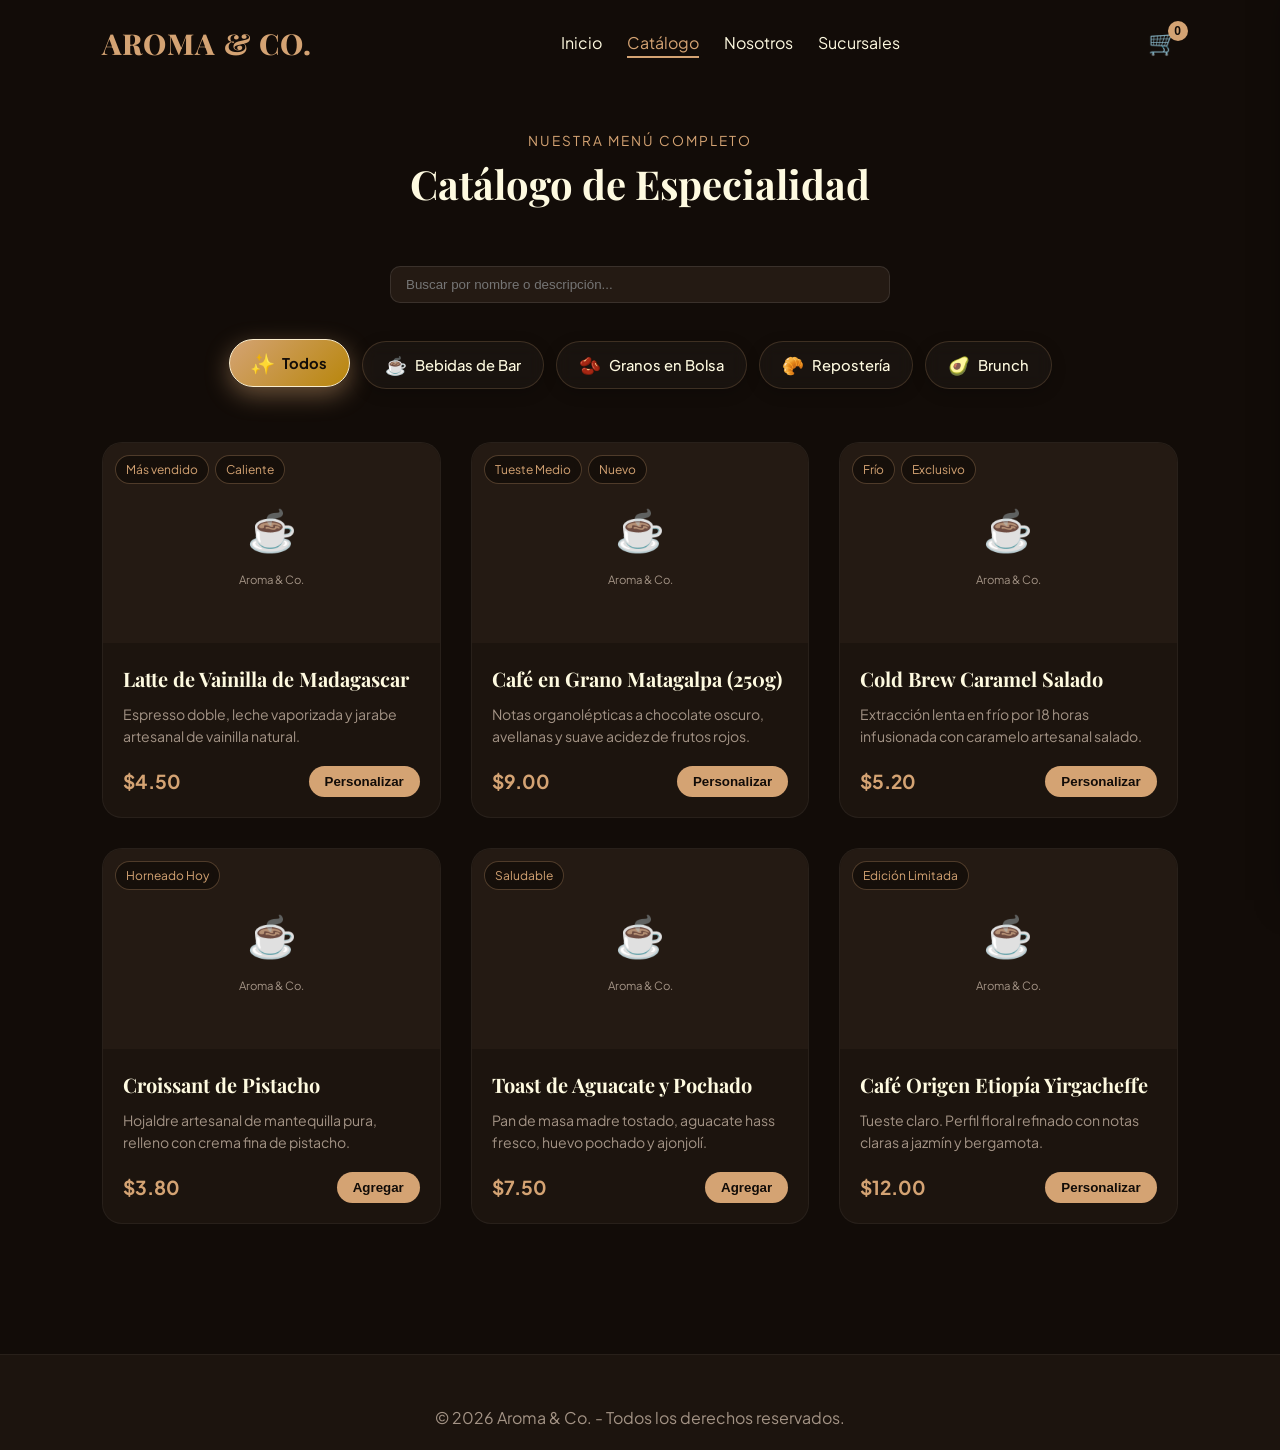
==== catalogo.html @ 16a86347 "Add files via upload" ====
<!DOCTYPE html>
<html lang="es">
<head>
  <meta charset="UTF-8">
  <meta name="viewport" content="width=device-width, initial-scale=1.0">
  <title>Catálogo - Aroma & Co.</title>
  <link href="https://fonts.googleapis.com/css2?family=Playfair+Display:wght@600;800&family=Plus+Jakarta+Sans:wght@400;600&display=swap" rel="stylesheet">
 <link rel="icon" href="data:image/svg+xml,<svg xmlns=%22http://www.w3.org/2000/svg%22 viewBox=%220 0 100 100%22><text y=%22.9em%22 font-size=%2290%22>☕</text></svg>">
  <link rel="stylesheet" href="css/styles.css">
</head>
<body>

  <header id="header">
    <a href="index.html" class="logo">AROMA & CO.</a>
    <ul class="nav-links">
      <li><a href="index.html">Inicio</a></li>
      <li><a href="catalogo.html" class="active">Catálogo</a></li>
      <li><a href="nosotros.html">Nosotros</a></li>
      <li><a href="locales.html">Sucursales</a></li>
    </ul>
    <button class="cart-icon-btn" id="openCartBtn">
      🛒 <span class="cart-count" id="cartCountBadge">0</span>
    </button>
  </header>

  <section class="section-container" style="padding-top:130px;">
    <div class="section-header reveal">
      <p>Nuestra Menú Completo</p>
      <h2>Catálogo de Especialidad</h2>
    </div>

    <!-- Buscador y Filtros -->
    <div style="max-width: 500px; margin: 0 auto 30px;" class="reveal">
      <input type="text" id="searchInput" placeholder="Buscar por nombre o descripción..." class="modal-select">
    </div>

<!-- Botones de Filtro Mejorados -->
<div class="filter-buttons reveal">
  <button class="filter-btn active" data-filter="all">
    <span class="btn-icon">✨</span> Todos
  </button>
  <button class="filter-btn" data-filter="bar">
    <span class="btn-icon">☕</span> Bebidas de Bar
  </button>
  <button class="filter-btn" data-filter="granos">
    <span class="btn-icon">🫘</span> Granos en Bolsa
  </button>
  <button class="filter-btn" data-filter="postres">
    <span class="btn-icon">🥐</span> Repostería
  </button>
  <button class="filter-btn" data-filter="brunch">
    <span class="btn-icon">🥑</span> Brunch
  </button>
</div>
    <!-- Grilla donde se renderizan los productos -->
    <div class="product-grid" id="catalogGrid"></div>
  </section>

  <footer>
    <p>&copy; 2026 Aroma & Co. - Todos los derechos reservados.</p>
  </footer>

  <script src="js/data.js"></script>
  <script src="js/cart.js"></script>
  <script src="js/main.js"></script>
</body>
</html>
---- css/styles.css ----
/* ============================================================
   1. VARIABLES, PALETA DE COLORES Y RESET
============================================================ */
:root {
  --bg-dark: #120c08;
  --bg-card: #1c140e;
  --bg-light: #241a13;
  --accent: #d4a373;
  --accent-hover: #faedcd;
  --text-light: #fefae0;
  --text-muted: #a39385;
  --danger: #e74c3c;
  --font-title: 'Playfair Display', serif;
  --font-body: 'Plus Jakarta Sans', sans-serif;
  --transition-smooth: all 0.4s cubic-bezier(0.25, 1, 0.5, 1);
  --shadow-card: 0 15px 30px rgba(0, 0, 0, 0.4);
}

* {
  margin: 0;
  padding: 0;
  box-sizing: border-box;
}

html {
  scroll-behavior: smooth;
}

body {
  background-color: var(--bg-dark);
  color: var(--text-light);
  font-family: var(--font-body);
  overflow-x: hidden;
  line-height: 1.6;
}

/* ============================================================
   2. HEADER & NAVEGACIÓN (Sticky + Glassmorphism)
============================================================ */
header {
  position: fixed;
  top: 0;
  width: 100%;
  padding: 20px 8%;
  display: flex;
  justify-content: space-between;
  align-items: center;
  z-index: 1000;
  transition: var(--transition-smooth);
}

header.scrolled {
  background: rgba(18, 12, 8, 0.9);
  backdrop-filter: blur(12px);
  padding: 12px 8%;
  border-bottom: 1px solid rgba(212, 163, 115, 0.15);
}

.logo {
  font-family: var(--font-title);
  font-size: 1.8rem;
  font-weight: 800;
  color: var(--accent);
  text-decoration: none;
  letter-spacing: 1px;
}

.nav-links {
  display: flex;
  gap: 25px;
  list-style: none;
}

.nav-links a {
  color: var(--text-light);
  text-decoration: none;
  font-weight: 400;
  position: relative;
  padding: 5px 0;
  transition: var(--transition-smooth);
}

.nav-links a.active,
.nav-links a:hover {
  color: var(--accent);
}

.nav-links a::after {
  content: '';
  position: absolute;
  bottom: 0;
  left: 0;
  width: 0%;
  height: 2px;
  background-color: var(--accent);
  transition: var(--transition-smooth);
}

.nav-links a:hover::after,
.nav-links a.active::after {
  width: 100%;
}

.cart-icon-btn {
  background: none;
  border: none;
  color: var(--text-light);
  font-size: 1.5rem;
  cursor: pointer;
  position: relative;
  transition: var(--transition-smooth);
}

.cart-icon-btn:hover {
  color: var(--accent);
  transform: scale(1.1);
}

.cart-count {
  position: absolute;
  top: -8px;
  right: -10px;
  background-color: var(--accent);
  color: var(--bg-dark);
  font-size: 0.75rem;
  font-weight: bold;
  width: 20px;
  height: 20px;
  border-radius: 50%;
  display: flex;
  align-items: center;
  justify-content: center;
}

/* ============================================================
   3. HERO SECTION & CONTENEDORES
============================================================ */
.hero {
  min-height: 85vh;
  display: flex;
  align-items: center;
  justify-content: space-between;
  padding: 120px 8% 60px;
  position: relative;
  background: radial-gradient(circle at 70% 50%, rgba(212, 163, 115, 0.08) 0%, transparent 60%);
}

.hero-text {
  max-width: 550px;
}

.hero-text h1 {
  font-family: var(--font-title);
  font-size: 3.8rem;
  line-height: 1.1;
  margin-bottom: 20px;
}

.hero-text h1 span {
  color: var(--accent);
  font-style: italic;
}

.hero-text p {
  color: var(--text-muted);
  font-size: 1.1rem;
  margin-bottom: 35px;
}

.btn-cta {
  display: inline-block;
  padding: 14px 32px;
  background-color: var(--accent);
  color: var(--bg-dark);
  font-weight: 600;
  text-decoration: none;
  border-radius: 50px;
  border: none;
  cursor: pointer;
  transition: var(--transition-smooth);
  box-shadow: 0 10px 25px rgba(212, 163, 115, 0.2);
}

.btn-cta:hover {
  transform: translateY(-4px);
  background-color: var(--accent-hover);
  box-shadow: 0 15px 30px rgba(212, 163, 115, 0.4);
}

.btn-secondary {
  background: transparent;
  color: var(--text-light);
  border: 1px solid var(--accent);
  box-shadow: none;
  margin-left: 10px;
}

.btn-secondary:hover {
  background: var(--accent);
  color: var(--bg-dark);
}

/* Taza y Vapor */
.hero-visual {
  position: relative;
  display: flex;
  justify-content: center;
  align-items: center;
}

.coffee-cup-container {
  width: 300px;
  height: 300px;
  background: rgba(255, 255, 255, 0.02);
  border: 1px solid rgba(212, 163, 115, 0.2);
  border-radius: 50%;
  display: flex;
  justify-content: center;
  align-items: center;
  position: relative;
}

.cup {
  font-size: 90px;
  position: relative;
  z-index: 2;
  filter: drop-shadow(0 20px 30px rgba(0,0,0,0.7));
  animation: float 4s ease-in-out infinite;
}

/* ============================================================
   ESTILO MEJORADO PARA BOTONES DE FILTRO
============================================================ */
.filter-buttons {
  display: flex;
  justify-content: center;
  align-items: center;
  gap: 12px;
  margin-bottom: 45px;
  flex-wrap: wrap;
  padding: 8px;
}

.filter-btn {
  background: rgba(255, 255, 255, 0.03);
  border: 1px solid rgba(212, 163, 115, 0.2);
  color: var(--text-light);
  padding: 12px 22px;
  border-radius: 50px;
  font-family: var(--font-body);
  font-size: 0.92rem;
  font-weight: 500;
  cursor: pointer;
  display: inline-flex;
  align-items: center;
  gap: 8px;
  transition: all 0.35s cubic-bezier(0.25, 1, 0.5, 1);
  backdrop-filter: blur(8px);
  box-shadow: 0 4px 15px rgba(0, 0, 0, 0.2);
  user-select: none;
  position: relative;
  overflow: hidden;
}

/* Icono dentro del botón */
.filter-btn .btn-icon {
  font-size: 1.1rem;
  transition: transform 0.3s ease;
}

/* Estado Hover (Al pasar el ratón) */
.filter-btn:hover {
  background: rgba(212, 163, 115, 0.12);
  border-color: var(--accent);
  color: var(--accent-hover);
  transform: translateY(-3px);
  box-shadow: 0 8px 20px rgba(212, 163, 115, 0.25);
}

.filter-btn:hover .btn-icon {
  transform: scale(1.25) rotate(-8deg);
}

/* Estado Activo (Seleccionado) */
.filter-btn.active {
  background: linear-gradient(135deg, #d4a373 0%, #b8860b 100%);
  color: var(--bg-dark);
  border-color: #faedcd;
  font-weight: 700;
  box-shadow: 0 8px 25px rgba(212, 163, 115, 0.45);
  transform: translateY(-2px);
}

.filter-btn.active .btn-icon {
  transform: scale(1.15);
}

/* Efecto de presionar (Click) */
.filter-btn:active {
  transform: translateY(0) scale(0.96);
  box-shadow: 0 2px 10px rgba(0, 0, 0, 0.3);
}

/* Destello sutil al pasar el ratón */
.filter-btn::before {
  content: '';
  position: absolute;
  top: 0;
  left: -100%;
  width: 100%;
  height: 100%;
  background: linear-gradient(90deg, transparent, rgba(255, 255, 255, 0.15), transparent);
  transition: left 0.6s ease;
}

.filter-btn:hover::before {
  left: 100%;
}

.steam {
  position: absolute;
  top: 40px;
  width: 8px;
  height: 40px;
  background: rgba(254, 250, 224, 0.4);
  border-radius: 10px;
  filter: blur(4px);
  animation: steam 2.5s infinite linear;
}

.steam:nth-child(1) { left: 45%; animation-delay: 0s; }
.steam:nth-child(2) { left: 52%; animation-delay: 0.8s; }
.steam:nth-child(3) { left: 58%; animation-delay: 1.5s; }

@keyframes steam {
  0% { transform: translateY(0) scaleX(1); opacity: 0; }
  50% { opacity: 0.6; }
  100% { transform: translateY(-60px) scaleX(2.5); opacity: 0; }
}

@keyframes float {
  0%, 100% { transform: translateY(0); }
  50% { transform: translateY(-12px); }
}

/* ============================================================
   4. GRID DE PRODUCTOS Y TARJETAS CON ESPACIO DE IMAGEN
============================================================ */
.section-container {
  padding: 80px 8%;
}

.section-header {
  text-align: center;
  margin-bottom: 50px;
}

.section-header h2 {
  font-family: var(--font-title);
  font-size: 2.5rem;
}

.section-header p {
  color: var(--accent);
  text-transform: uppercase;
  letter-spacing: 2px;
  font-size: 0.85rem;
}

.product-grid {
  display: grid;
  grid-template-columns: repeat(auto-fill, minmax(260px, 1fr));
  gap: 30px;
}

.product-card {
  background-color: var(--bg-card);
  border: 1px solid rgba(255, 255, 255, 0.05);
  border-radius: 20px;
  overflow: hidden;
  transition: var(--transition-smooth);
  display: flex;
  flex-direction: column;
}

.product-card:hover {
  transform: translateY(-8px);
  border-color: rgba(212, 163, 115, 0.4);
  box-shadow: var(--shadow-card);
}

/* Contenedor de Imagen Animado */
.img-container {
  width: 100%;
  height: 200px;
  background-color: var(--bg-light);
  position: relative;
  overflow: hidden;
  display: flex;
  align-items: center;
  justify-content: center;
}

.img-container img {
  width: 100%;
  height: 100%;
  object-fit: cover;
  transition: transform 0.6s cubic-bezier(0.25, 1, 0.5, 1);
}

.product-card:hover .img-container img {
  transform: scale(1.08);
}

/* Placeholder visual si no hay imagen */
.img-placeholder {
  display: flex;
  flex-direction: column;
  align-items: center;
  gap: 10px;
  color: var(--text-muted);
  font-size: 0.85rem;
}

.img-placeholder span {
  font-size: 2.5rem;
}

.badge-container {
  position: absolute;
  top: 12px;
  left: 12px;
  display: flex;
  gap: 6px;
  z-index: 2;
}

.badge {
  background: rgba(18, 12, 8, 0.75);
  backdrop-filter: blur(5px);
  color: var(--accent);
  padding: 4px 10px;
  border-radius: 20px;
  font-size: 0.75rem;
  border: 1px solid rgba(212, 163, 115, 0.3);
}

.product-info {
  padding: 20px;
  display: flex;
  flex-direction: column;
  flex-grow: 1;
}

.product-title {
  font-family: var(--font-title);
  font-size: 1.25rem;
  margin-bottom: 8px;
}

.product-desc {
  color: var(--text-muted);
  font-size: 0.88rem;
  margin-bottom: 18px;
  flex-grow: 1;
}

.product-footer {
  display: flex;
  justify-content: space-between;
  align-items: center;
}

.product-price {
  font-size: 1.2rem;
  font-weight: bold;
  color: var(--accent);
}

.btn-card-action {
  background-color: var(--accent);
  color: var(--bg-dark);
  border: none;
  padding: 8px 16px;
  border-radius: 20px;
  font-weight: 600;
  cursor: pointer;
  transition: var(--transition-smooth);
}

.btn-card-action:hover {
  background-color: var(--accent-hover);
  transform: scale(1.05);
}

/* ============================================================
   5. CARRITO LATERAL (DRAWER)
============================================================ */
.cart-overlay {
  position: fixed;
  inset: 0;
  background: rgba(0, 0, 0, 0.6);
  backdrop-filter: blur(4px);
  opacity: 0;
  visibility: hidden;
  transition: var(--transition-smooth);
  z-index: 2000;
}

.cart-overlay.active {
  opacity: 1;
  visibility: visible;
}

.cart-drawer {
  position: fixed;
  top: 0;
  right: -420px;
  width: 100%;
  max-width: 400px;
  height: 100vh;
  background-color: var(--bg-card);
  box-shadow: -10px 0 30px rgba(0,0,0,0.5);
  z-index: 2001;
  transition: var(--transition-smooth);
  display: flex;
  flex-direction: column;
}

.cart-drawer.active {
  right: 0;
}

.cart-header {
  padding: 20px;
  border-bottom: 1px solid rgba(255, 255, 255, 0.08);
  display: flex;
  justify-content: space-between;
  align-items: center;
}

.close-cart {
  background: none;
  border: none;
  color: var(--text-light);
  font-size: 1.5rem;
  cursor: pointer;
}

.cart-items {
  flex-grow: 1;
  overflow-y: auto;
  padding: 20px;
  display: flex;
  flex-direction: column;
  gap: 15px;
}

.cart-item {
  display: flex;
  align-items: center;
  gap: 15px;
  background-color: var(--bg-light);
  padding: 12px;
  border-radius: 12px;
}

.cart-item-img {
  width: 50px;
  height: 50px;
  border-radius: 8px;
  object-fit: cover;
  background: var(--bg-dark);
}

.cart-item-details {
  flex-grow: 1;
}

.cart-item-details h4 {
  font-size: 0.95rem;
  margin-bottom: 2px;
}

.cart-item-details small {
  color: var(--text-muted);
  font-size: 0.75rem;
  display: block;
}

.cart-item-price {
  color: var(--accent);
  font-weight: 600;
  font-size: 0.9rem;
}

.remove-btn {
  background: none;
  border: none;
  color: var(--danger);
  cursor: pointer;
  font-size: 1rem;
}

.cart-footer {
  padding: 20px;
  border-top: 1px solid rgba(255, 255, 255, 0.08);
}

.cart-total {
  display: flex;
  justify-content: space-between;
  font-size: 1.2rem;
  font-weight: bold;
  margin-bottom: 15px;
}

/* ============================================================
   6. MODAL DE PERSONALIZACIÓN
============================================================ */
.modal-overlay {
  position: fixed;
  inset: 0;
  background: rgba(0, 0, 0, 0.75);
  backdrop-filter: blur(5px);
  display: flex;
  justify-content: center;
  align-items: center;
  opacity: 0;
  visibility: hidden;
  transition: var(--transition-smooth);
  z-index: 3000;
  padding: 20px;
}

.modal-overlay.active {
  opacity: 1;
  visibility: visible;
}

.modal-content {
  background-color: var(--bg-card);
  border: 1px solid rgba(212, 163, 115, 0.2);
  border-radius: 20px;
  width: 100%;
  max-width: 500px;
  padding: 30px;
  position: relative;
  transform: scale(0.8);
  transition: var(--transition-smooth);
}

.modal-overlay.active .modal-content {
  transform: scale(1);
}

.modal-close {
  position: absolute;
  top: 15px;
  right: 20px;
  background: none;
  border: none;
  color: var(--text-light);
  font-size: 1.5rem;
  cursor: pointer;
}

.modal-group {
  margin: 18px 0;
}

.modal-group label {
  display: block;
  margin-bottom: 8px;
  font-weight: 600;
  color: var(--accent);
}

.modal-select {
  width: 100%;
  padding: 10px 15px;
  background-color: var(--bg-light);
  border: 1px solid rgba(255, 255, 255, 0.1);
  color: var(--text-light);
  border-radius: 10px;
  outline: none;
}

/* ============================================================
   7. ANIMACIONES DE SCROLL (Scroll Reveal)
============================================================ */
.reveal {
  opacity: 0;
  transform: translateY(35px);
  transition: all 0.7s ease-out;
}

.reveal.active {
  opacity: 1;
  transform: translateY(0);
}

/* FOOTER */
footer {
  background-color: var(--bg-card);
  padding: 50px 8% 20px;
  border-top: 1px solid rgba(255, 255, 255, 0.05);
  margin-top: 50px;
  text-align: center;
  color: var(--text-muted);
}

footer a { color: var(--accent); text-decoration: none; }
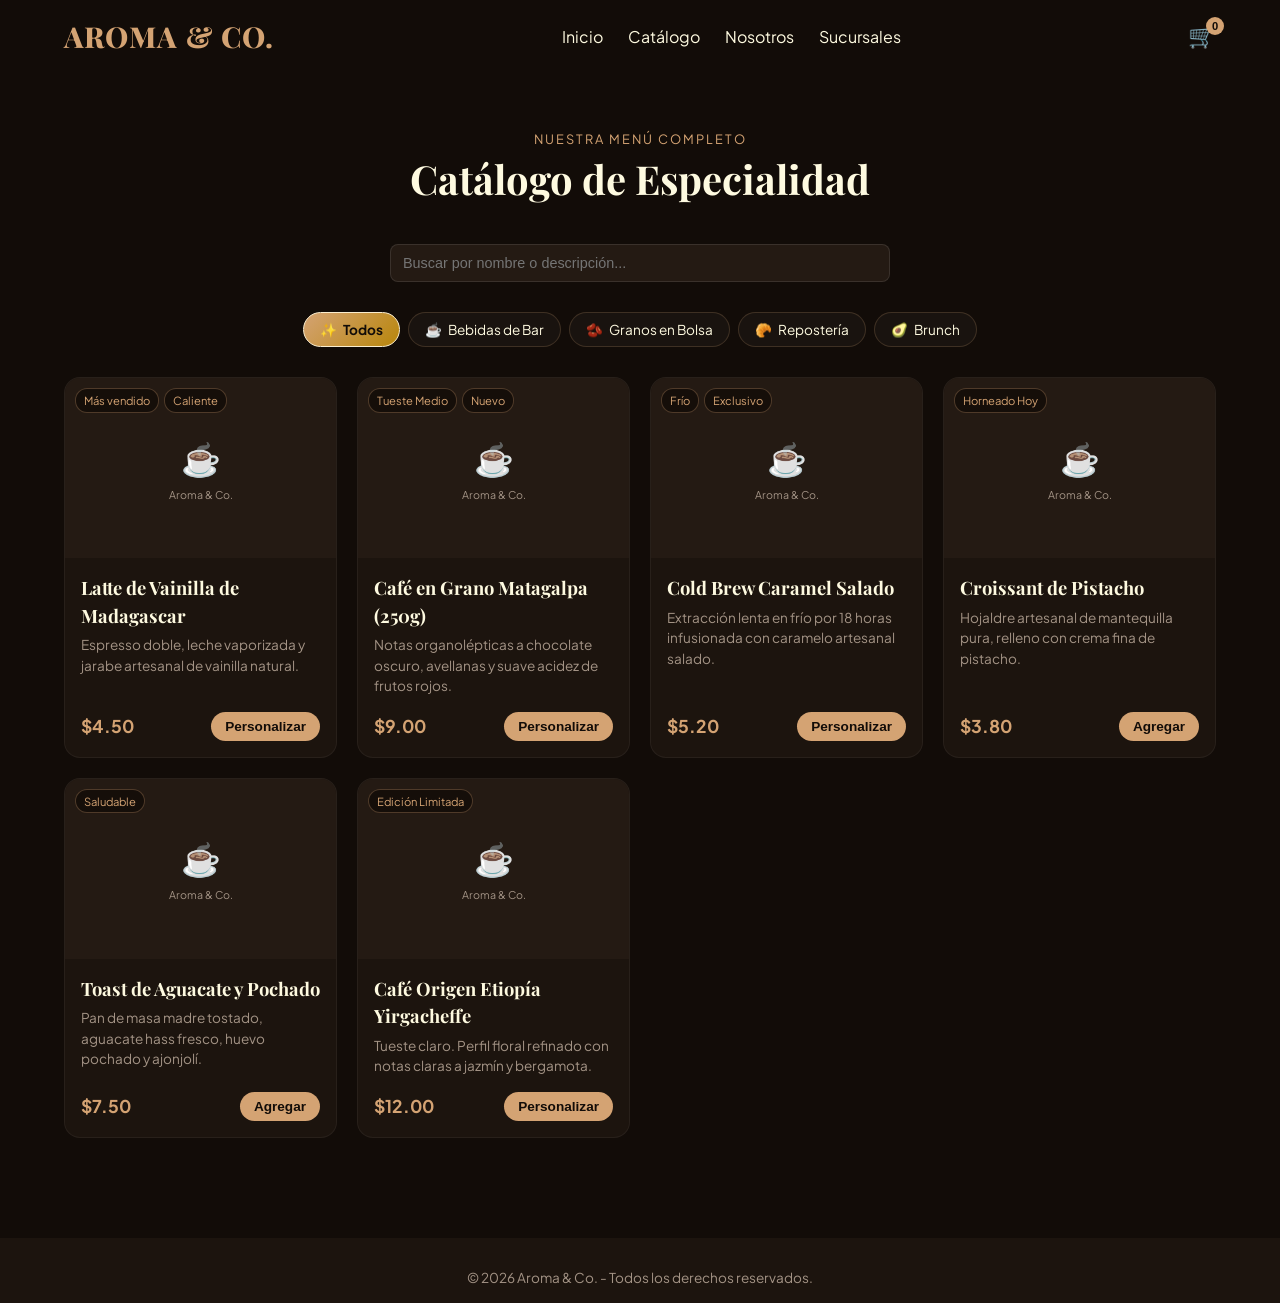
==== commit aeeb06e6: "Add files via upload" ====
--- a/catalogo.html
+++ b/catalogo.html
@@ -9,19 +9,31 @@
   <link rel="stylesheet" href="css/styles.css">
 </head>
 <body>
+<header id="header">
+  <a href="index.html" class="logo">AROMA & CO.</a>
 
-  <header id="header">
-    <a href="index.html" class="logo">AROMA & CO.</a>
-    <ul class="nav-links">
-      <li><a href="index.html">Inicio</a></li>
-      <li><a href="catalogo.html" class="active">Catálogo</a></li>
-      <li><a href="nosotros.html">Nosotros</a></li>
-      <li><a href="locales.html">Sucursales</a></li>
-    </ul>
-    <button class="cart-icon-btn" id="openCartBtn">
+  <!-- Menú de navegación (se convierte en panel lateral en móviles) -->
+  <ul class="nav-links" id="navLinks">
+    <li><a href="index.html">Inicio</a></li>
+    <li><a href="catalogo.html">Catálogo</a></li>
+    <li><a href="nosotros.html">Nosotros</a></li>
+    <li><a href="locales.html">Sucursales</a></li>
+  </ul>
+
+  <!-- Acciones del Header -->
+  <div class="header-actions">
+    <button class="cart-icon-btn" id="openCartBtn" aria-label="Carrito">
       🛒 <span class="cart-count" id="cartCountBadge">0</span>
     </button>
-  </header>
+
+    <!-- Botón Menú Hamburguesa para Móvil -->
+    <button class="hamburger-btn" id="menuToggleBtn" aria-label="Abrir Menú">
+      <span></span>
+      <span></span>
+      <span></span>
+    </button>
+  </div>
+</header>
 
   <section class="section-container" style="padding-top:130px;">
     <div class="section-header reveal">
--- a/css/styles.css
+++ b/css/styles.css
@@ -12,8 +12,8 @@
   --danger: #e74c3c;
   --font-title: 'Playfair Display', serif;
   --font-body: 'Plus Jakarta Sans', sans-serif;
-  --transition-smooth: all 0.4s cubic-bezier(0.25, 1, 0.5, 1);
-  --shadow-card: 0 15px 30px rgba(0, 0, 0, 0.4);
+  --transition-smooth: all 0.35s cubic-bezier(0.25, 1, 0.5, 1);
+  --shadow-card: 0 10px 25px rgba(0, 0, 0, 0.4);
 }
 
 * {
@@ -31,17 +31,17 @@
   color: var(--text-light);
   font-family: var(--font-body);
   overflow-x: hidden;
-  line-height: 1.6;
+  line-height: 1.5;
 }
 
 /* ============================================================
-   2. HEADER & NAVEGACIÓN (Sticky + Glassmorphism)
+   2. HEADER & NAVEGACIÓN RESPONSIVA
 ============================================================ */
 header {
   position: fixed;
   top: 0;
   width: 100%;
-  padding: 20px 8%;
+  padding: 15px 5%;
   display: flex;
   justify-content: space-between;
   align-items: center;
@@ -50,19 +50,25 @@
 }
 
 header.scrolled {
-  background: rgba(18, 12, 8, 0.9);
+  background: rgba(18, 12, 8, 0.95);
   backdrop-filter: blur(12px);
-  padding: 12px 8%;
+  padding: 10px 5%;
   border-bottom: 1px solid rgba(212, 163, 115, 0.15);
 }
 
 .logo {
   font-family: var(--font-title);
-  font-size: 1.8rem;
+  font-size: clamp(1.3rem, 4vw, 1.8rem);
   font-weight: 800;
   color: var(--accent);
   text-decoration: none;
   letter-spacing: 1px;
+}
+
+.header-actions {
+  display: flex;
+  align-items: center;
+  gap: 15px;
 }
 
 .nav-links {
@@ -85,62 +91,74 @@
   color: var(--accent);
 }
 
-.nav-links a::after {
-  content: '';
-  position: absolute;
-  bottom: 0;
-  left: 0;
-  width: 0%;
-  height: 2px;
-  background-color: var(--accent);
-  transition: var(--transition-smooth);
-}
-
-.nav-links a:hover::after,
-.nav-links a.active::after {
-  width: 100%;
-}
-
 .cart-icon-btn {
   background: none;
   border: none;
   color: var(--text-light);
-  font-size: 1.5rem;
+  font-size: 1.4rem;
   cursor: pointer;
   position: relative;
-  transition: var(--transition-smooth);
-}
-
-.cart-icon-btn:hover {
-  color: var(--accent);
-  transform: scale(1.1);
+  display: flex;
+  align-items: center;
 }
 
 .cart-count {
   position: absolute;
-  top: -8px;
-  right: -10px;
+  top: -6px;
+  right: -8px;
   background-color: var(--accent);
   color: var(--bg-dark);
-  font-size: 0.75rem;
+  font-size: 0.7rem;
   font-weight: bold;
-  width: 20px;
-  height: 20px;
+  width: 18px;
+  height: 18px;
   border-radius: 50%;
   display: flex;
   align-items: center;
   justify-content: center;
 }
 
+/* Botón Hamburguesa */
+.hamburger-btn {
+  display: none;
+  flex-direction: column;
+  justify-content: space-around;
+  width: 28px;
+  height: 22px;
+  background: transparent;
+  border: none;
+  cursor: pointer;
+  z-index: 1001;
+}
+
+.hamburger-btn span {
+  width: 100%;
+  height: 2px;
+  background-color: var(--text-light);
+  border-radius: 2px;
+  transition: var(--transition-smooth);
+}
+
+/* Animación botón Hamburguesa X */
+.hamburger-btn.active span:nth-child(1) {
+  transform: translateY(7px) rotate(45deg);
+}
+.hamburger-btn.active span:nth-child(2) {
+  opacity: 0;
+}
+.hamburger-btn.active span:nth-child(3) {
+  transform: translateY(-7px) rotate(-45deg);
+}
+
 /* ============================================================
-   3. HERO SECTION & CONTENEDORES
+   3. HERO SECTION
 ============================================================ */
 .hero {
-  min-height: 85vh;
+  min-height: 90vh;
   display: flex;
   align-items: center;
   justify-content: space-between;
-  padding: 120px 8% 60px;
+  padding: 100px 5% 40px;
   position: relative;
   background: radial-gradient(circle at 70% 50%, rgba(212, 163, 115, 0.08) 0%, transparent 60%);
 }
@@ -151,9 +169,9 @@
 
 .hero-text h1 {
   font-family: var(--font-title);
-  font-size: 3.8rem;
-  line-height: 1.1;
-  margin-bottom: 20px;
+  font-size: clamp(2.2rem, 6vw, 3.8rem);
+  line-height: 1.15;
+  margin-bottom: 15px;
 }
 
 .hero-text h1 span {
@@ -163,13 +181,19 @@
 
 .hero-text p {
   color: var(--text-muted);
-  font-size: 1.1rem;
-  margin-bottom: 35px;
+  font-size: clamp(0.95rem, 2.5vw, 1.1rem);
+  margin-bottom: 25px;
+}
+
+.hero-buttons {
+  display: flex;
+  gap: 12px;
+  flex-wrap: wrap;
 }
 
 .btn-cta {
   display: inline-block;
-  padding: 14px 32px;
+  padding: 12px 28px;
   background-color: var(--accent);
   color: var(--bg-dark);
   font-weight: 600;
@@ -177,14 +201,14 @@
   border-radius: 50px;
   border: none;
   cursor: pointer;
-  transition: var(--transition-smooth);
-  box-shadow: 0 10px 25px rgba(212, 163, 115, 0.2);
+  text-align: center;
+  transition: var(--transition-smooth);
+  box-shadow: 0 8px 20px rgba(212, 163, 115, 0.2);
 }
 
 .btn-cta:hover {
-  transform: translateY(-4px);
   background-color: var(--accent-hover);
-  box-shadow: 0 15px 30px rgba(212, 163, 115, 0.4);
+  transform: translateY(-2px);
 }
 
 .btn-secondary {
@@ -192,7 +216,6 @@
   color: var(--text-light);
   border: 1px solid var(--accent);
   box-shadow: none;
-  margin-left: 10px;
 }
 
 .btn-secondary:hover {
@@ -200,17 +223,16 @@
   color: var(--bg-dark);
 }
 
-/* Taza y Vapor */
+/* Visual Taza */
 .hero-visual {
-  position: relative;
   display: flex;
   justify-content: center;
   align-items: center;
 }
 
 .coffee-cup-container {
-  width: 300px;
-  height: 300px;
+  width: clamp(220px, 40vw, 300px);
+  height: clamp(220px, 40vw, 300px);
   background: rgba(255, 255, 255, 0.02);
   border: 1px solid rgba(212, 163, 115, 0.2);
   border-radius: 50%;
@@ -221,285 +243,223 @@
 }
 
 .cup {
-  font-size: 90px;
+  font-size: clamp(60px, 12vw, 90px);
   position: relative;
   z-index: 2;
-  filter: drop-shadow(0 20px 30px rgba(0,0,0,0.7));
+  filter: drop-shadow(0 15px 25px rgba(0,0,0,0.7));
   animation: float 4s ease-in-out infinite;
 }
 
+.steam {
+  position: absolute;
+  top: 30px;
+  width: 6px;
+  height: 35px;
+  background: rgba(254, 250, 224, 0.4);
+  border-radius: 10px;
+  filter: blur(3px);
+  animation: steam 2.5s infinite linear;
+}
+
+.steam:nth-child(1) { left: 45%; animation-delay: 0s; }
+.steam:nth-child(2) { left: 52%; animation-delay: 0.8s; }
+.steam:nth-child(3) { left: 58%; animation-delay: 1.5s; }
+
+@keyframes steam {
+  0% { transform: translateY(0) scaleX(1); opacity: 0; }
+  50% { opacity: 0.6; }
+  100% { transform: translateY(-50px) scaleX(2); opacity: 0; }
+}
+
+@keyframes float {
+  0%, 100% { transform: translateY(0); }
+  50% { transform: translateY(-10px); }
+}
+
 /* ============================================================
-   ESTILO MEJORADO PARA BOTONES DE FILTRO
+   4. GRID Y TARJETAS DE PRODUCTOS
+============================================================ */
+.section-container {
+  padding: 60px 5%;
+}
+
+.section-header {
+  text-align: center;
+  margin-bottom: 35px;
+}
+
+.section-header h2 {
+  font-family: var(--font-title);
+  font-size: clamp(1.8rem, 5vw, 2.5rem);
+}
+
+.section-header p {
+  color: var(--accent);
+  text-transform: uppercase;
+  letter-spacing: 2px;
+  font-size: 0.8rem;
+}
+
+.product-grid {
+  display: grid;
+  grid-template-columns: repeat(auto-fill, minmax(250px, 1fr));
+  gap: 20px;
+}
+
+.product-card {
+  background-color: var(--bg-card);
+  border: 1px solid rgba(255, 255, 255, 0.05);
+  border-radius: 16px;
+  overflow: hidden;
+  transition: var(--transition-smooth);
+  display: flex;
+  flex-direction: column;
+}
+
+.product-card:hover {
+  transform: translateY(-5px);
+  border-color: rgba(212, 163, 115, 0.4);
+  box-shadow: var(--shadow-card);
+}
+
+.img-container {
+  width: 100%;
+  height: 180px;
+  background-color: var(--bg-light);
+  position: relative;
+  overflow: hidden;
+  display: flex;
+  align-items: center;
+  justify-content: center;
+}
+
+.img-container img {
+  width: 100%;
+  height: 100%;
+  object-fit: cover;
+  transition: transform 0.5s ease;
+}
+
+.product-card:hover .img-container img {
+  transform: scale(1.06);
+}
+
+.img-placeholder {
+  display: flex;
+  flex-direction: column;
+  align-items: center;
+  gap: 5px;
+  color: var(--text-muted);
+  font-size: 0.8rem;
+}
+
+.img-placeholder span { font-size: 2rem; }
+
+.badge-container {
+  position: absolute;
+  top: 10px;
+  left: 10px;
+  display: flex;
+  gap: 5px;
+  z-index: 2;
+  flex-wrap: wrap;
+}
+
+.badge {
+  background: rgba(18, 12, 8, 0.8);
+  backdrop-filter: blur(4px);
+  color: var(--accent);
+  padding: 3px 8px;
+  border-radius: 12px;
+  font-size: 0.7rem;
+  border: 1px solid rgba(212, 163, 115, 0.3);
+}
+
+.product-info {
+  padding: 16px;
+  display: flex;
+  flex-direction: column;
+  flex-grow: 1;
+}
+
+.product-title {
+  font-family: var(--font-title);
+  font-size: 1.15rem;
+  margin-bottom: 6px;
+}
+
+.product-desc {
+  color: var(--text-muted);
+  font-size: 0.85rem;
+  margin-bottom: 15px;
+  flex-grow: 1;
+}
+
+.product-footer {
+  display: flex;
+  justify-content: space-between;
+  align-items: center;
+}
+
+.product-price {
+  font-size: 1.1rem;
+  font-weight: bold;
+  color: var(--accent);
+}
+
+.btn-card-action {
+  background-color: var(--accent);
+  color: var(--bg-dark);
+  border: none;
+  padding: 7px 14px;
+  border-radius: 20px;
+  font-weight: 600;
+  font-size: 0.85rem;
+  cursor: pointer;
+  transition: var(--transition-smooth);
+}
+
+/* ============================================================
+   5. BOTONES DE FILTRO MEJORADOS
 ============================================================ */
 .filter-buttons {
   display: flex;
   justify-content: center;
   align-items: center;
-  gap: 12px;
-  margin-bottom: 45px;
+  gap: 8px;
+  margin-bottom: 30px;
   flex-wrap: wrap;
-  padding: 8px;
 }
 
 .filter-btn {
   background: rgba(255, 255, 255, 0.03);
   border: 1px solid rgba(212, 163, 115, 0.2);
   color: var(--text-light);
-  padding: 12px 22px;
-  border-radius: 50px;
+  padding: 8px 16px;
+  border-radius: 30px;
   font-family: var(--font-body);
-  font-size: 0.92rem;
-  font-weight: 500;
+  font-size: 0.85rem;
   cursor: pointer;
   display: inline-flex;
   align-items: center;
-  gap: 8px;
-  transition: all 0.35s cubic-bezier(0.25, 1, 0.5, 1);
-  backdrop-filter: blur(8px);
-  box-shadow: 0 4px 15px rgba(0, 0, 0, 0.2);
-  user-select: none;
-  position: relative;
-  overflow: hidden;
-}
-
-/* Icono dentro del botón */
-.filter-btn .btn-icon {
-  font-size: 1.1rem;
-  transition: transform 0.3s ease;
-}
-
-/* Estado Hover (Al pasar el ratón) */
-.filter-btn:hover {
-  background: rgba(212, 163, 115, 0.12);
-  border-color: var(--accent);
-  color: var(--accent-hover);
-  transform: translateY(-3px);
-  box-shadow: 0 8px 20px rgba(212, 163, 115, 0.25);
-}
-
-.filter-btn:hover .btn-icon {
-  transform: scale(1.25) rotate(-8deg);
-}
-
-/* Estado Activo (Seleccionado) */
-.filter-btn.active {
+  gap: 6px;
+  transition: var(--transition-smooth);
+}
+
+.filter-btn:hover, .filter-btn.active {
   background: linear-gradient(135deg, #d4a373 0%, #b8860b 100%);
   color: var(--bg-dark);
   border-color: #faedcd;
   font-weight: 700;
-  box-shadow: 0 8px 25px rgba(212, 163, 115, 0.45);
-  transform: translateY(-2px);
-}
-
-.filter-btn.active .btn-icon {
-  transform: scale(1.15);
-}
-
-/* Efecto de presionar (Click) */
-.filter-btn:active {
-  transform: translateY(0) scale(0.96);
-  box-shadow: 0 2px 10px rgba(0, 0, 0, 0.3);
-}
-
-/* Destello sutil al pasar el ratón */
-.filter-btn::before {
-  content: '';
-  position: absolute;
-  top: 0;
-  left: -100%;
-  width: 100%;
-  height: 100%;
-  background: linear-gradient(90deg, transparent, rgba(255, 255, 255, 0.15), transparent);
-  transition: left 0.6s ease;
-}
-
-.filter-btn:hover::before {
-  left: 100%;
-}
-
-.steam {
-  position: absolute;
-  top: 40px;
-  width: 8px;
-  height: 40px;
-  background: rgba(254, 250, 224, 0.4);
-  border-radius: 10px;
-  filter: blur(4px);
-  animation: steam 2.5s infinite linear;
-}
-
-.steam:nth-child(1) { left: 45%; animation-delay: 0s; }
-.steam:nth-child(2) { left: 52%; animation-delay: 0.8s; }
-.steam:nth-child(3) { left: 58%; animation-delay: 1.5s; }
-
-@keyframes steam {
-  0% { transform: translateY(0) scaleX(1); opacity: 0; }
-  50% { opacity: 0.6; }
-  100% { transform: translateY(-60px) scaleX(2.5); opacity: 0; }
-}
-
-@keyframes float {
-  0%, 100% { transform: translateY(0); }
-  50% { transform: translateY(-12px); }
 }
 
 /* ============================================================
-   4. GRID DE PRODUCTOS Y TARJETAS CON ESPACIO DE IMAGEN
+   6. CARRITO DRAWER & MODAL RESPONSIVOS
 ============================================================ */
-.section-container {
-  padding: 80px 8%;
-}
-
-.section-header {
-  text-align: center;
-  margin-bottom: 50px;
-}
-
-.section-header h2 {
-  font-family: var(--font-title);
-  font-size: 2.5rem;
-}
-
-.section-header p {
-  color: var(--accent);
-  text-transform: uppercase;
-  letter-spacing: 2px;
-  font-size: 0.85rem;
-}
-
-.product-grid {
-  display: grid;
-  grid-template-columns: repeat(auto-fill, minmax(260px, 1fr));
-  gap: 30px;
-}
-
-.product-card {
-  background-color: var(--bg-card);
-  border: 1px solid rgba(255, 255, 255, 0.05);
-  border-radius: 20px;
-  overflow: hidden;
-  transition: var(--transition-smooth);
-  display: flex;
-  flex-direction: column;
-}
-
-.product-card:hover {
-  transform: translateY(-8px);
-  border-color: rgba(212, 163, 115, 0.4);
-  box-shadow: var(--shadow-card);
-}
-
-/* Contenedor de Imagen Animado */
-.img-container {
-  width: 100%;
-  height: 200px;
-  background-color: var(--bg-light);
-  position: relative;
-  overflow: hidden;
-  display: flex;
-  align-items: center;
-  justify-content: center;
-}
-
-.img-container img {
-  width: 100%;
-  height: 100%;
-  object-fit: cover;
-  transition: transform 0.6s cubic-bezier(0.25, 1, 0.5, 1);
-}
-
-.product-card:hover .img-container img {
-  transform: scale(1.08);
-}
-
-/* Placeholder visual si no hay imagen */
-.img-placeholder {
-  display: flex;
-  flex-direction: column;
-  align-items: center;
-  gap: 10px;
-  color: var(--text-muted);
-  font-size: 0.85rem;
-}
-
-.img-placeholder span {
-  font-size: 2.5rem;
-}
-
-.badge-container {
-  position: absolute;
-  top: 12px;
-  left: 12px;
-  display: flex;
-  gap: 6px;
-  z-index: 2;
-}
-
-.badge {
-  background: rgba(18, 12, 8, 0.75);
-  backdrop-filter: blur(5px);
-  color: var(--accent);
-  padding: 4px 10px;
-  border-radius: 20px;
-  font-size: 0.75rem;
-  border: 1px solid rgba(212, 163, 115, 0.3);
-}
-
-.product-info {
-  padding: 20px;
-  display: flex;
-  flex-direction: column;
-  flex-grow: 1;
-}
-
-.product-title {
-  font-family: var(--font-title);
-  font-size: 1.25rem;
-  margin-bottom: 8px;
-}
-
-.product-desc {
-  color: var(--text-muted);
-  font-size: 0.88rem;
-  margin-bottom: 18px;
-  flex-grow: 1;
-}
-
-.product-footer {
-  display: flex;
-  justify-content: space-between;
-  align-items: center;
-}
-
-.product-price {
-  font-size: 1.2rem;
-  font-weight: bold;
-  color: var(--accent);
-}
-
-.btn-card-action {
-  background-color: var(--accent);
-  color: var(--bg-dark);
-  border: none;
-  padding: 8px 16px;
-  border-radius: 20px;
-  font-weight: 600;
-  cursor: pointer;
-  transition: var(--transition-smooth);
-}
-
-.btn-card-action:hover {
-  background-color: var(--accent-hover);
-  transform: scale(1.05);
-}
-
-/* ============================================================
-   5. CARRITO LATERAL (DRAWER)
-============================================================ */
-.cart-overlay {
+.cart-overlay, .modal-overlay {
   position: fixed;
   inset: 0;
-  background: rgba(0, 0, 0, 0.6);
+  background: rgba(0, 0, 0, 0.7);
   backdrop-filter: blur(4px);
   opacity: 0;
   visibility: hidden;
@@ -507,7 +467,7 @@
   z-index: 2000;
 }
 
-.cart-overlay.active {
+.cart-overlay.active, .modal-overlay.active {
   opacity: 1;
   visibility: visible;
 }
@@ -515,12 +475,11 @@
 .cart-drawer {
   position: fixed;
   top: 0;
-  right: -420px;
+  right: -100%;
   width: 100%;
-  max-width: 400px;
+  max-width: 380px;
   height: 100vh;
   background-color: var(--bg-card);
-  box-shadow: -10px 0 30px rgba(0,0,0,0.5);
   z-index: 2001;
   transition: var(--transition-smooth);
   display: flex;
@@ -532,182 +491,194 @@
 }
 
 .cart-header {
-  padding: 20px;
+  padding: 15px 20px;
   border-bottom: 1px solid rgba(255, 255, 255, 0.08);
   display: flex;
   justify-content: space-between;
   align-items: center;
 }
 
-.close-cart {
+.close-cart, .modal-close {
   background: none;
   border: none;
   color: var(--text-light);
-  font-size: 1.5rem;
+  font-size: 1.6rem;
   cursor: pointer;
 }
 
 .cart-items {
   flex-grow: 1;
   overflow-y: auto;
-  padding: 20px;
+  padding: 15px;
   display: flex;
   flex-direction: column;
-  gap: 15px;
+  gap: 12px;
 }
 
 .cart-item {
   display: flex;
   align-items: center;
-  gap: 15px;
+  gap: 12px;
   background-color: var(--bg-light);
-  padding: 12px;
-  border-radius: 12px;
+  padding: 10px;
+  border-radius: 10px;
 }
 
 .cart-item-img {
-  width: 50px;
-  height: 50px;
-  border-radius: 8px;
+  width: 45px;
+  height: 45px;
+  border-radius: 6px;
   object-fit: cover;
-  background: var(--bg-dark);
-}
-
-.cart-item-details {
-  flex-grow: 1;
-}
-
-.cart-item-details h4 {
-  font-size: 0.95rem;
-  margin-bottom: 2px;
-}
-
-.cart-item-details small {
-  color: var(--text-muted);
-  font-size: 0.75rem;
-  display: block;
-}
-
-.cart-item-price {
-  color: var(--accent);
-  font-weight: 600;
-  font-size: 0.9rem;
-}
+}
+
+.cart-item-details { flex-grow: 1; }
+.cart-item-details h4 { font-size: 0.88rem; }
+.cart-item-details small { color: var(--text-muted); font-size: 0.72rem; }
+.cart-item-price { color: var(--accent); font-weight: 600; font-size: 0.85rem; }
 
 .remove-btn {
   background: none;
   border: none;
   color: var(--danger);
   cursor: pointer;
-  font-size: 1rem;
+  font-size: 1.2rem;
+  padding: 5px;
 }
 
 .cart-footer {
-  padding: 20px;
+  padding: 15px 20px;
   border-top: 1px solid rgba(255, 255, 255, 0.08);
 }
 
 .cart-total {
   display: flex;
   justify-content: space-between;
-  font-size: 1.2rem;
+  font-size: 1.1rem;
   font-weight: bold;
-  margin-bottom: 15px;
-}
-
-/* ============================================================
-   6. MODAL DE PERSONALIZACIÓN
-============================================================ */
+  margin-bottom: 12px;
+}
+
+/* Modal */
 .modal-overlay {
-  position: fixed;
-  inset: 0;
-  background: rgba(0, 0, 0, 0.75);
-  backdrop-filter: blur(5px);
   display: flex;
   justify-content: center;
   align-items: center;
-  opacity: 0;
-  visibility: hidden;
-  transition: var(--transition-smooth);
   z-index: 3000;
-  padding: 20px;
-}
-
-.modal-overlay.active {
-  opacity: 1;
-  visibility: visible;
+  padding: 15px;
 }
 
 .modal-content {
   background-color: var(--bg-card);
   border: 1px solid rgba(212, 163, 115, 0.2);
-  border-radius: 20px;
+  border-radius: 16px;
   width: 100%;
-  max-width: 500px;
-  padding: 30px;
+  max-width: 460px;
+  padding: 25px 20px;
   position: relative;
-  transform: scale(0.8);
-  transition: var(--transition-smooth);
-}
-
-.modal-overlay.active .modal-content {
-  transform: scale(1);
-}
-
-.modal-close {
-  position: absolute;
-  top: 15px;
-  right: 20px;
-  background: none;
-  border: none;
-  color: var(--text-light);
-  font-size: 1.5rem;
-  cursor: pointer;
-}
-
-.modal-group {
-  margin: 18px 0;
-}
-
-.modal-group label {
-  display: block;
-  margin-bottom: 8px;
-  font-weight: 600;
-  color: var(--accent);
-}
-
+  max-height: 90vh;
+  overflow-y: auto;
+}
+
+.modal-group { margin: 15px 0; }
+.modal-group label { display: block; margin-bottom: 6px; font-weight: 600; color: var(--accent); font-size: 0.9rem; }
 .modal-select {
   width: 100%;
-  padding: 10px 15px;
+  padding: 10px 12px;
   background-color: var(--bg-light);
   border: 1px solid rgba(255, 255, 255, 0.1);
   color: var(--text-light);
-  border-radius: 10px;
+  border-radius: 8px;
   outline: none;
-}
-
-/* ============================================================
-   7. ANIMACIONES DE SCROLL (Scroll Reveal)
-============================================================ */
+  font-size: 0.9rem;
+}
+
+/* Scroll reveal */
 .reveal {
   opacity: 0;
-  transform: translateY(35px);
-  transition: all 0.7s ease-out;
-}
-
+  transform: translateY(25px);
+  transition: all 0.6s ease-out;
+}
 .reveal.active {
   opacity: 1;
   transform: translateY(0);
 }
 
-/* FOOTER */
 footer {
   background-color: var(--bg-card);
-  padding: 50px 8% 20px;
-  border-top: 1px solid rgba(255, 255, 255, 0.05);
-  margin-top: 50px;
+  padding: 30px 5% 15px;
   text-align: center;
   color: var(--text-muted);
-}
-
-footer a { color: var(--accent); text-decoration: none; }+  font-size: 0.85rem;
+  margin-top: 40px;
+}
+
+/* ============================================================
+   7. MEDIA QUERIES (DISPOSITIVOS MÓVILES Y TABLETS)
+============================================================ */
+
+/* Pantallas Medianas y Pequeñas (Tablets y Celulares <= 768px) */
+@media (max-width: 768px) {
+  .hamburger-btn {
+    display: flex; /* Muestra el botón de menú hamburguesa */
+  }
+
+  .nav-links {
+    position: fixed;
+    top: 0;
+    right: -100%;
+    width: 75%;
+    max-width: 280px;
+    height: 100vh;
+    background-color: var(--bg-card);
+    flex-direction: column;
+    justify-content: center;
+    align-items: center;
+    gap: 30px;
+    box-shadow: -10px 0 25px rgba(0,0,0,0.6);
+    transition: var(--transition-smooth);
+    z-index: 1000;
+  }
+
+  .nav-links.active {
+    right: 0; /* Desliza el menú desde la derecha */
+  }
+
+  .nav-links a {
+    font-size: 1.2rem;
+  }
+
+  .hero {
+    flex-direction: column;
+    text-align: center;
+    padding-top: 110px;
+    justify-content: center;
+    gap: 35px;
+  }
+
+  .hero-buttons {
+    justify-content: center;
+  }
+
+  .cart-drawer {
+    max-width: 100%; /* El carrito ocupa toda la pantalla en móviles */
+  }
+}
+
+/* Teléfonos Pequeños (<= 480px) */
+@media (max-width: 480px) {
+  .product-grid {
+    grid-template-columns: 1fr; /* Tarjetas a 1 sola columna ocupando todo el ancho */
+  }
+
+  .filter-buttons {
+    justify-content: flex-start;
+    overflow-x: auto;
+    padding-bottom: 8px;
+    flex-wrap: nowrap; /* Scroll horizontal suave en filtros de categoría */
+    -webkit-overflow-scrolling: touch;
+  }
+
+  .filter-btn {
+    flex-shrink: 0;
+  }
+}
